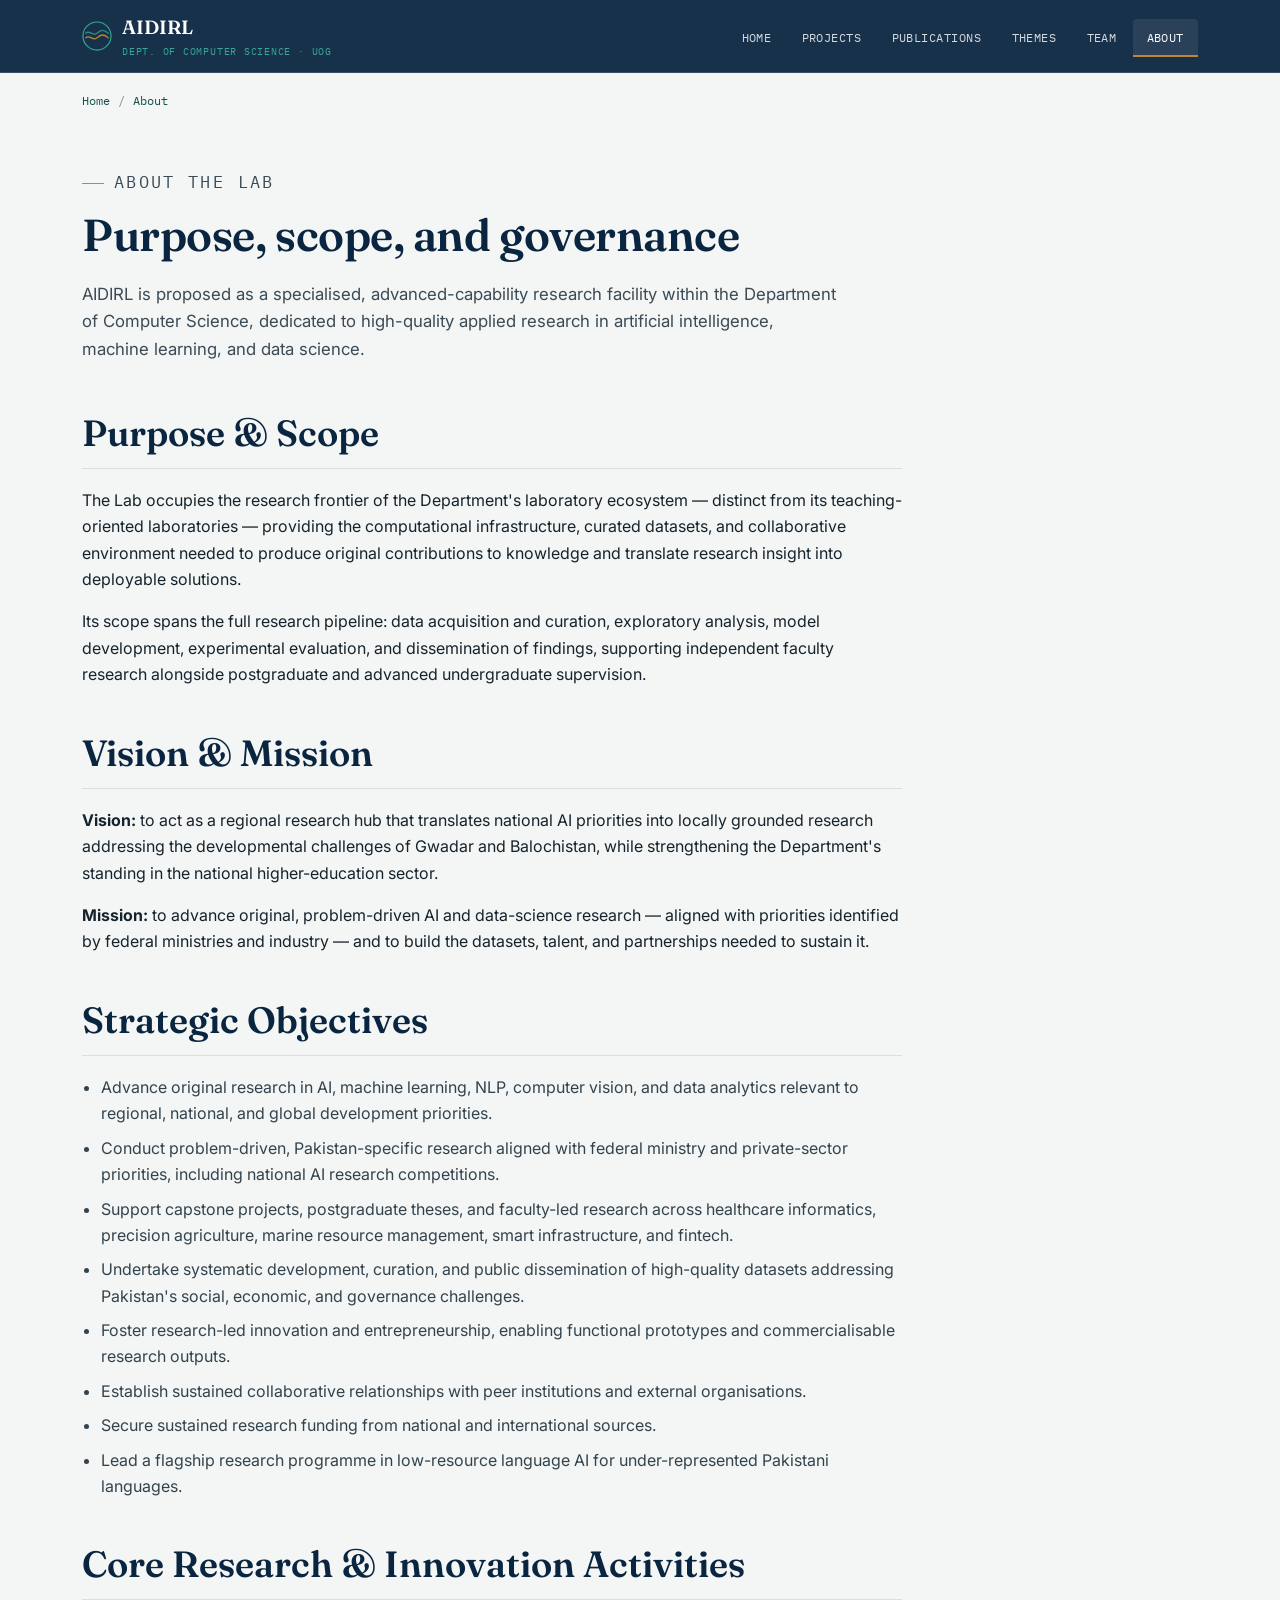
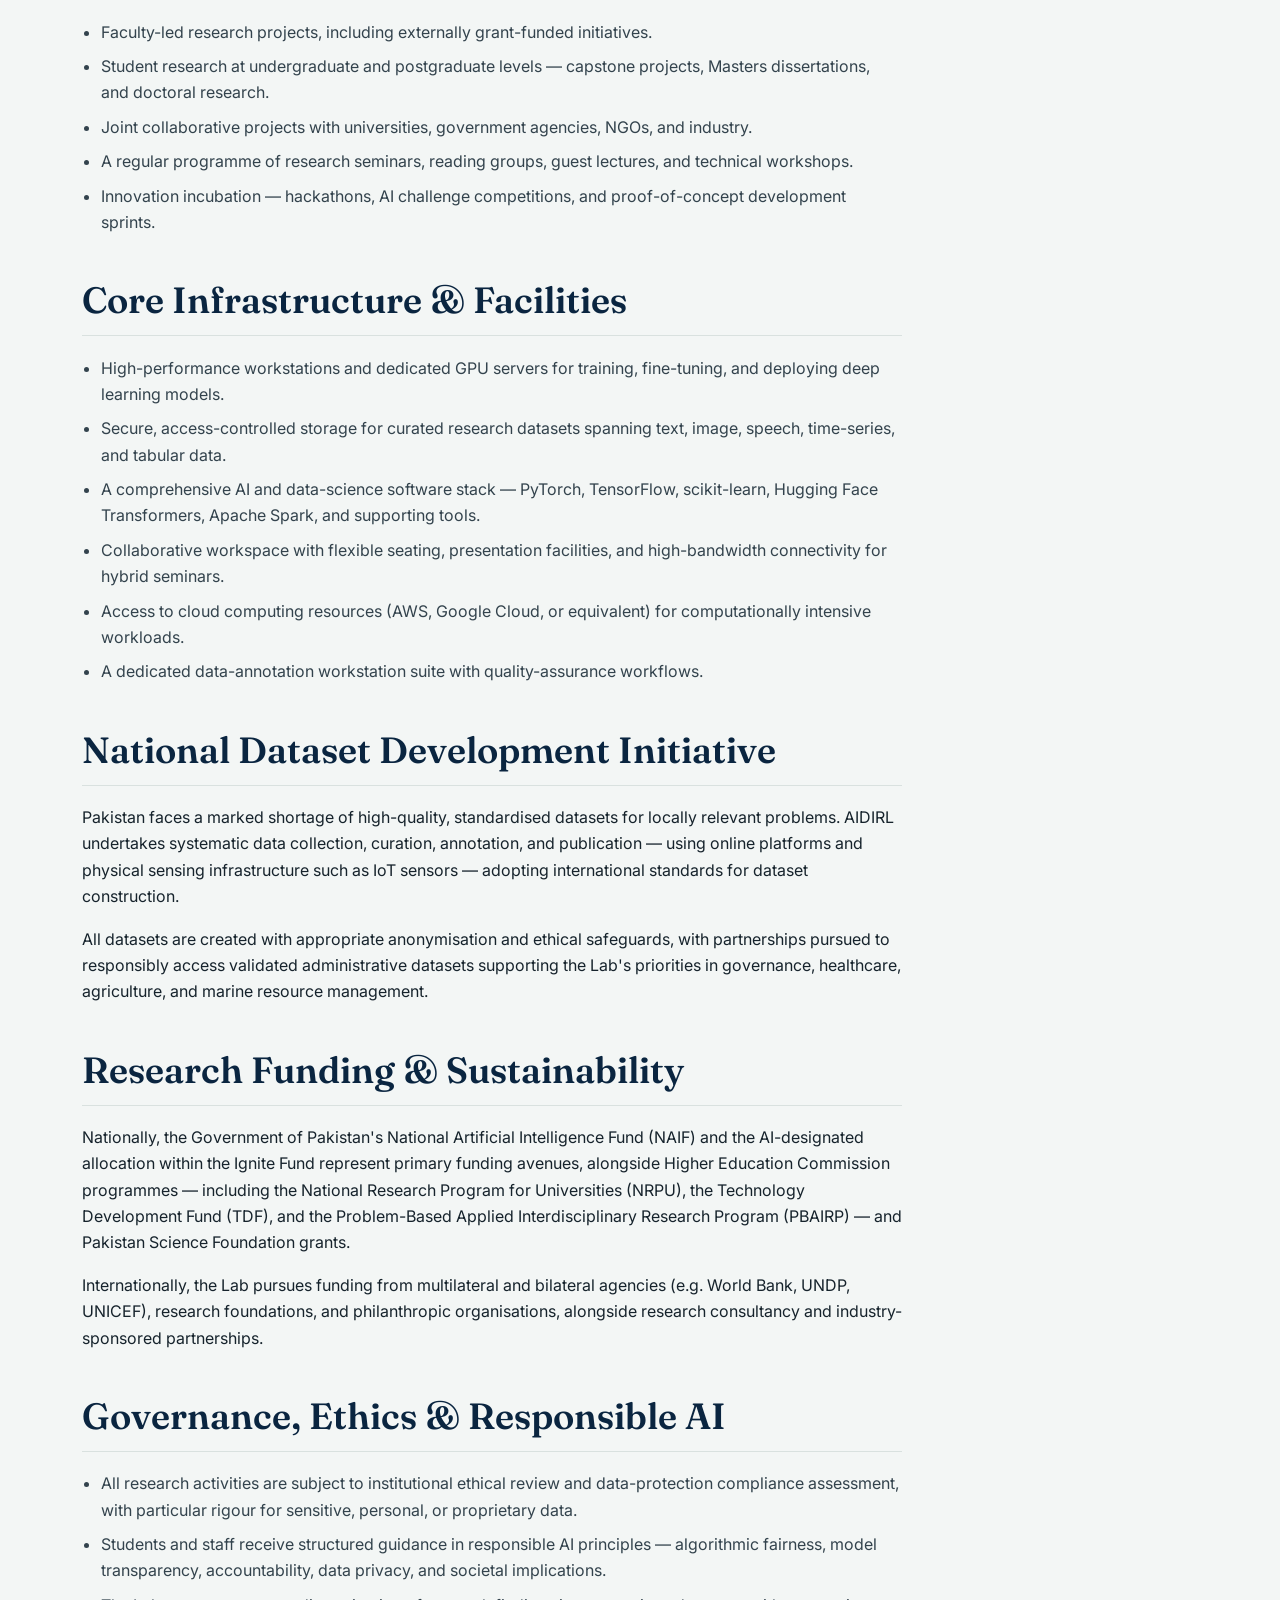
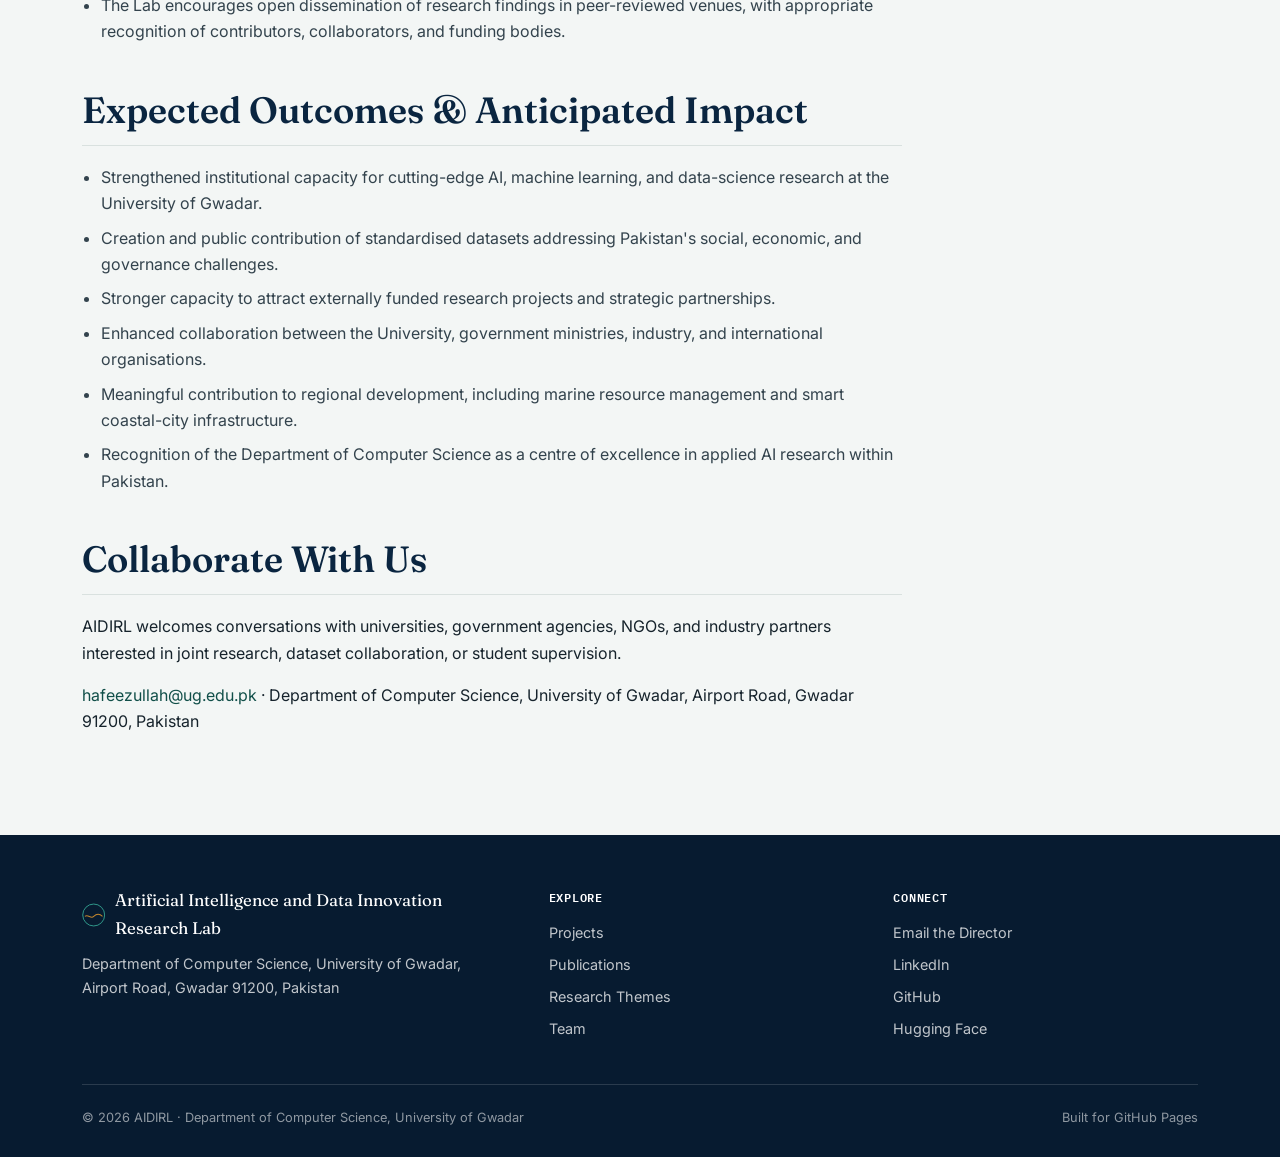
==== about.html @ 70c2a10c "Initial AIDIRL website: home, projects, publications, themes, team, about" ====
<!DOCTYPE html>
<html lang="en">
<head>
<meta charset="UTF-8">
<meta name="viewport" content="width=device-width, initial-scale=1.0">
<title>About — AIDIRL, University of Gwadar</title>
<meta name="description" content="AIDIRL's purpose, scope, strategic objectives, infrastructure, governance, and expected impact — the Artificial Intelligence and Data Innovation Research Lab, University of Gwadar.">
<link rel="icon" href="data:image/svg+xml,%3Csvg xmlns='http://www.w3.org/2000/svg' viewBox='0 0 32 32'%3E%3Ccircle cx='16' cy='16' r='15' fill='%230A2540'/%3E%3Cpath d='M4 19c4-4 8 4 12 0s8-4 12 0' stroke='%23C2872E' stroke-width='1.6' fill='none'/%3E%3Cpath d='M4 13c4-4 8 4 12 0s8-4 12 0' stroke='%2335A996' stroke-width='1.6' fill='none'/%3E%3C/svg%3E">
<link rel="preconnect" href="https://fonts.googleapis.com">
<link rel="preconnect" href="https://fonts.gstatic.com" crossorigin>
<link href="https://fonts.googleapis.com/css2?family=Fraunces:opsz,wght@9..144,500;9..144,600;9..144,700&family=Inter:wght@400;500;600&family=IBM+Plex+Mono:wght@400;500&display=swap" rel="stylesheet">
<link rel="stylesheet" href="css/style.css">
</head>
<body>

<header class="site-header">
  <div class="nav-wrap">
    <a class="brand" href="index.html">
      <svg class="mark" viewBox="0 0 32 32" fill="none" xmlns="http://www.w3.org/2000/svg" aria-hidden="true">
        <circle cx="16" cy="16" r="15" stroke="#35A996" stroke-width="1.2"/>
        <path d="M4 18c4-4 8 4 12 0s8-4 12 0" stroke="#C2872E" stroke-width="1.4" stroke-linecap="round" fill="none"/>
        <path d="M4 13c4-4 8 4 12 0s8-4 12 0" stroke="#35A996" stroke-width="1.4" stroke-linecap="round" fill="none" opacity="0.75"/>
      </svg>
      <span>AIDIRL<br><small>Dept. of Computer Science · UoG</small></span>
    </a>
    <button class="nav-toggle" aria-label="Toggle navigation" aria-expanded="false">
      <svg viewBox="0 0 24 24" fill="none" stroke="currentColor" stroke-width="2"><path d="M3 6h18M3 12h18M3 18h18"/></svg>
    </button>
    <ul class="nav-links">
      <li><a href="index.html">Home</a></li>
      <li><a href="projects.html">Projects</a></li>
      <li><a href="publications.html">Publications</a></li>
      <li><a href="themes.html">Themes</a></li>
      <li><a href="team.html">Team</a></li>
      <li><a href="about.html" aria-current="page">About</a></li>
    </ul>
  </div>
</header>

<div class="container">
  <p class="breadcrumbs"><a href="index.html">Home</a><span>/</span>About</p>
</div>

<section style="padding-top:24px;">
  <div class="container">
    <div class="section-head reveal">
      <p class="eyebrow">About the Lab</p>
      <h1 style="font-size:clamp(2rem,2.4vw + 1rem,2.8rem);">Purpose, scope, and governance</h1>
      <p>AIDIRL is proposed as a specialised, advanced-capability research facility within the Department of Computer Science, dedicated to high-quality applied research in artificial intelligence, machine learning, and data science.</p>
    </div>

    <div class="about-section reveal">
      <h2>Purpose &amp; Scope</h2>
      <p>The Lab occupies the research frontier of the Department's laboratory ecosystem — distinct from its teaching-oriented laboratories — providing the computational infrastructure, curated datasets, and collaborative environment needed to produce original contributions to knowledge and translate research insight into deployable solutions.</p>
      <p>Its scope spans the full research pipeline: data acquisition and curation, exploratory analysis, model development, experimental evaluation, and dissemination of findings, supporting independent faculty research alongside postgraduate and advanced undergraduate supervision.</p>
    </div>

    <div class="about-section reveal">
      <h2>Vision &amp; Mission</h2>
      <p><strong>Vision:</strong> to act as a regional research hub that translates national AI priorities into locally grounded research addressing the developmental challenges of Gwadar and Balochistan, while strengthening the Department's standing in the national higher-education sector.</p>
      <p><strong>Mission:</strong> to advance original, problem-driven AI and data-science research — aligned with priorities identified by federal ministries and industry — and to build the datasets, talent, and partnerships needed to sustain it.</p>
    </div>

    <div class="about-section reveal">
      <h2>Strategic Objectives</h2>
      <ul class="about-list">
        <li>Advance original research in AI, machine learning, NLP, computer vision, and data analytics relevant to regional, national, and global development priorities.</li>
        <li>Conduct problem-driven, Pakistan-specific research aligned with federal ministry and private-sector priorities, including national AI research competitions.</li>
        <li>Support capstone projects, postgraduate theses, and faculty-led research across healthcare informatics, precision agriculture, marine resource management, smart infrastructure, and fintech.</li>
        <li>Undertake systematic development, curation, and public dissemination of high-quality datasets addressing Pakistan's social, economic, and governance challenges.</li>
        <li>Foster research-led innovation and entrepreneurship, enabling functional prototypes and commercialisable research outputs.</li>
        <li>Establish sustained collaborative relationships with peer institutions and external organisations.</li>
        <li>Secure sustained research funding from national and international sources.</li>
        <li>Lead a flagship research programme in low-resource language AI for under-represented Pakistani languages.</li>
      </ul>
    </div>

    <div class="about-section reveal">
      <h2>Core Research &amp; Innovation Activities</h2>
      <ul class="about-list">
        <li>Faculty-led research projects, including externally grant-funded initiatives.</li>
        <li>Student research at undergraduate and postgraduate levels — capstone projects, Masters dissertations, and doctoral research.</li>
        <li>Joint collaborative projects with universities, government agencies, NGOs, and industry.</li>
        <li>A regular programme of research seminars, reading groups, guest lectures, and technical workshops.</li>
        <li>Innovation incubation — hackathons, AI challenge competitions, and proof-of-concept development sprints.</li>
      </ul>
    </div>

    <div class="about-section reveal">
      <h2>Core Infrastructure &amp; Facilities</h2>
      <ul class="about-list">
        <li>High-performance workstations and dedicated GPU servers for training, fine-tuning, and deploying deep learning models.</li>
        <li>Secure, access-controlled storage for curated research datasets spanning text, image, speech, time-series, and tabular data.</li>
        <li>A comprehensive AI and data-science software stack — PyTorch, TensorFlow, scikit-learn, Hugging Face Transformers, Apache Spark, and supporting tools.</li>
        <li>Collaborative workspace with flexible seating, presentation facilities, and high-bandwidth connectivity for hybrid seminars.</li>
        <li>Access to cloud computing resources (AWS, Google Cloud, or equivalent) for computationally intensive workloads.</li>
        <li>A dedicated data-annotation workstation suite with quality-assurance workflows.</li>
      </ul>
    </div>

    <div class="about-section reveal">
      <h2>National Dataset Development Initiative</h2>
      <p>Pakistan faces a marked shortage of high-quality, standardised datasets for locally relevant problems. AIDIRL undertakes systematic data collection, curation, annotation, and publication — using online platforms and physical sensing infrastructure such as IoT sensors — adopting international standards for dataset construction.</p>
      <p>All datasets are created with appropriate anonymisation and ethical safeguards, with partnerships pursued to responsibly access validated administrative datasets supporting the Lab's priorities in governance, healthcare, agriculture, and marine resource management.</p>
    </div>

    <div class="about-section reveal">
      <h2>Research Funding &amp; Sustainability</h2>
      <p>Nationally, the Government of Pakistan's National Artificial Intelligence Fund (NAIF) and the AI-designated allocation within the Ignite Fund represent primary funding avenues, alongside Higher Education Commission programmes — including the National Research Program for Universities (NRPU), the Technology Development Fund (TDF), and the Problem-Based Applied Interdisciplinary Research Program (PBAIRP) — and Pakistan Science Foundation grants.</p>
      <p>Internationally, the Lab pursues funding from multilateral and bilateral agencies (e.g. World Bank, UNDP, UNICEF), research foundations, and philanthropic organisations, alongside research consultancy and industry-sponsored partnerships.</p>
    </div>

    <div class="about-section reveal">
      <h2>Governance, Ethics &amp; Responsible AI</h2>
      <ul class="about-list">
        <li>All research activities are subject to institutional ethical review and data-protection compliance assessment, with particular rigour for sensitive, personal, or proprietary data.</li>
        <li>Students and staff receive structured guidance in responsible AI principles — algorithmic fairness, model transparency, accountability, data privacy, and societal implications.</li>
        <li>The Lab encourages open dissemination of research findings in peer-reviewed venues, with appropriate recognition of contributors, collaborators, and funding bodies.</li>
      </ul>
    </div>

    <div class="about-section reveal">
      <h2>Expected Outcomes &amp; Anticipated Impact</h2>
      <ul class="about-list">
        <li>Strengthened institutional capacity for cutting-edge AI, machine learning, and data-science research at the University of Gwadar.</li>
        <li>Creation and public contribution of standardised datasets addressing Pakistan's social, economic, and governance challenges.</li>
        <li>Stronger capacity to attract externally funded research projects and strategic partnerships.</li>
        <li>Enhanced collaboration between the University, government ministries, industry, and international organisations.</li>
        <li>Meaningful contribution to regional development, including marine resource management and smart coastal-city infrastructure.</li>
        <li>Recognition of the Department of Computer Science as a centre of excellence in applied AI research within Pakistan.</li>
      </ul>
    </div>

    <div class="about-section reveal" id="collaborate">
      <h2>Collaborate With Us</h2>
      <p>AIDIRL welcomes conversations with universities, government agencies, NGOs, and industry partners interested in joint research, dataset collaboration, or student supervision.</p>
      <p><a href="mailto:hafeezullah@ug.edu.pk">hafeezullah@ug.edu.pk</a> · Department of Computer Science, University of Gwadar, Airport Road, Gwadar 91200, Pakistan</p>
    </div>

  </div>
</section>

<footer class="site-footer">
  <div class="container">
    <div class="footer-grid">
      <div class="footer-brand">
        <div class="footer-brand-row">
          <svg class="mark" viewBox="0 0 32 32" fill="none" xmlns="http://www.w3.org/2000/svg" aria-hidden="true">
            <circle cx="16" cy="16" r="15" stroke="#35A996" stroke-width="1.2"/>
            <path d="M4 18c4-4 8 4 12 0s8-4 12 0" stroke="#C2872E" stroke-width="1.4" fill="none"/>
          </svg>
          Artificial Intelligence and Data Innovation Research Lab
        </div>
        <p>Department of Computer Science, University of Gwadar, Airport Road, Gwadar 91200, Pakistan</p>
      </div>
      <div>
        <h4>Explore</h4>
        <ul>
          <li><a href="projects.html">Projects</a></li>
          <li><a href="publications.html">Publications</a></li>
          <li><a href="themes.html">Research Themes</a></li>
          <li><a href="team.html">Team</a></li>
        </ul>
      </div>
      <div>
        <h4>Connect</h4>
        <ul>
          <li><a href="mailto:hafeezullah@ug.edu.pk">Email the Director</a></li>
          <li><a href="https://www.linkedin.com/in/hafeez-ullah-7a5328353/">LinkedIn</a></li>
          <li><a href="https://github.com/hafeezug">GitHub</a></li>
          <li><a href="https://huggingface.co/hafeez007">Hugging Face</a></li>
        </ul>
      </div>
    </div>
    <div class="footer-bottom">
      <span>© 2026 AIDIRL · Department of Computer Science, University of Gwadar</span>
      <span>Built for GitHub Pages</span>
    </div>
  </div>
</footer>

<button class="back-to-top" aria-label="Back to top">
  <svg viewBox="0 0 24 24" fill="none" stroke="currentColor" stroke-width="2"><path d="M12 19V5M5 12l7-7 7 7"/></svg>
</button>

<script src="js/main.js"></script>
</body>
</html>
---- css/style.css ----
/* =========================================================================
   AIDIRL — Artificial Intelligence and Data Innovation Research Lab
   Department of Computer Science, University of Gwadar
   Stylesheet
   ========================================================================= */

:root {
  /* Color tokens — a coastal-research palette: deep sea-navy, marine teal,
     and a brass/ochre accent nodding to Balochistan's coast and desert. */
  --navy:        #0A2540;
  --navy-deep:   #071B30;
  --ink:         #16232C;
  --teal:        #1E7A6E;
  --teal-deep:   #114F49;
  --teal-bright: #35A996;
  --ochre:       #C2872E;
  --ochre-dark:  #9C6B21;
  --paper:       #F3F6F5;
  --paper-dim:   #EAF0EE;
  --sand:        #EAE3D2;
  --line:        #D9E1DF;
  --line-dark:   rgba(255,255,255,0.14);
  --white:       #FFFFFF;

  --font-display: "Fraunces", "Iowan Old Style", Georgia, serif;
  --font-body:    "Inter", -apple-system, BlinkMacSystemFont, "Segoe UI", sans-serif;
  --font-mono:    "IBM Plex Mono", "SFMono-Regular", Menlo, monospace;

  --container: 1180px;
  --radius: 4px;
  --shadow-soft: 0 12px 32px -18px rgba(10, 37, 64, 0.35);
}

@media (prefers-reduced-motion: no-preference) {
  :root { --motion-ok: 1; }
}

/* ---------- Reset & base ---------- */
*, *::before, *::after { box-sizing: border-box; }
html { scroll-behavior: smooth; }
@media (prefers-reduced-motion: reduce) {
  html { scroll-behavior: auto; }
  * { animation-duration: 0.001ms !important; animation-iteration-count: 1 !important; transition-duration: 0.001ms !important; }
}

body {
  margin: 0;
  background: var(--paper);
  color: var(--ink);
  font-family: var(--font-body);
  font-size: 16px;
  line-height: 1.65;
  -webkit-font-smoothing: antialiased;
}

h1, h2, h3, h4 { font-family: var(--font-display); color: var(--navy); margin: 0 0 0.5em; font-weight: 600; }
h1 { font-size: clamp(2.4rem, 3.4vw + 1rem, 4rem); line-height: 1.05; letter-spacing: -0.01em; }
h2 { font-size: clamp(1.7rem, 1.6vw + 1rem, 2.4rem); line-height: 1.15; }
h3 { font-size: 1.3rem; line-height: 1.3; }
h4 { font-size: 1.05rem; }
p { margin: 0 0 1em; }
a { color: var(--teal-deep); text-decoration: none; }
a:hover { text-decoration: underline; }
img { max-width: 100%; display: block; }
ul { padding-left: 1.2em; }

.container { max-width: var(--container); margin: 0 auto; padding: 0 32px; }
@media (max-width: 640px) { .container { padding: 0 20px; } }

.eyebrow {
  font-family: var(--font-mono);
  font-size: 0.72rem;
  letter-spacing: 0.14em;
  text-transform: uppercase;
  color: var(--teal-deep);
  display: inline-flex;
  align-items: center;
  gap: 10px;
  margin-bottom: 14px;
}
.eyebrow::before {
  content: "";
  width: 22px; height: 1px;
  background: var(--ochre);
  display: inline-block;
}
.eyebrow.on-dark { color: var(--teal-bright); }

:focus-visible {
  outline: 2px solid var(--ochre);
  outline-offset: 3px;
}

/* ---------- Buttons ---------- */
.btn {
  display: inline-flex;
  align-items: center;
  gap: 8px;
  font-family: var(--font-mono);
  font-size: 0.82rem;
  letter-spacing: 0.03em;
  text-transform: uppercase;
  padding: 13px 22px;
  border-radius: var(--radius);
  border: 1px solid transparent;
  cursor: pointer;
  transition: transform 0.18s ease, background 0.18s ease, color 0.18s ease, border-color 0.18s ease;
  text-decoration: none;
}
.btn:hover { transform: translateY(-2px); text-decoration: none; }
.btn-primary { background: var(--ochre); color: var(--navy-deep); }
.btn-primary:hover { background: #D3963C; }
.btn-outline { background: transparent; color: var(--white); border-color: var(--line-dark); }
.btn-outline:hover { border-color: var(--teal-bright); color: var(--teal-bright); }
.btn-solid-teal { background: var(--teal); color: var(--white); }
.btn-solid-teal:hover { background: var(--teal-bright); }
.btn-row { display: flex; flex-wrap: wrap; gap: 14px; margin-top: 34px; }

/* ---------- Header / Nav ---------- */
.site-header {
  position: sticky;
  top: 0;
  z-index: 100;
  background: rgba(10, 37, 64, 0.94);
  backdrop-filter: blur(6px);
  border-bottom: 1px solid var(--line-dark);
}
.nav-wrap {
  max-width: var(--container);
  margin: 0 auto;
  padding: 0 32px;
  display: flex;
  align-items: center;
  justify-content: space-between;
  height: 72px;
}
.brand {
  display: flex;
  align-items: center;
  gap: 10px;
  color: var(--white);
  font-family: var(--font-display);
  font-size: 1.2rem;
  font-weight: 600;
}
.brand:hover { text-decoration: none; }
.brand .mark { width: 30px; height: 30px; flex: none; }
.brand small {
  display: block;
  font-family: var(--font-mono);
  font-size: 0.6rem;
  letter-spacing: 0.08em;
  color: var(--teal-bright);
  font-weight: 400;
  text-transform: uppercase;
}
.nav-links { display: flex; align-items: center; gap: 2px; list-style: none; margin: 0; padding: 0; }
.nav-links a {
  color: rgba(255,255,255,0.82);
  font-family: var(--font-mono);
  font-size: 0.78rem;
  letter-spacing: 0.04em;
  text-transform: uppercase;
  padding: 10px 14px;
  border-radius: var(--radius);
  transition: background 0.15s ease, color 0.15s ease;
}
.nav-links a:hover, .nav-links a[aria-current="page"] {
  color: var(--white);
  background: rgba(255,255,255,0.08);
  text-decoration: none;
}
.nav-links a[aria-current="page"] { border-bottom: 2px solid var(--ochre); border-radius: 4px 4px 0 0; }
.nav-toggle {
  display: none;
  background: none; border: none; color: var(--white);
  width: 40px; height: 40px; cursor: pointer;
}
.nav-toggle svg { width: 22px; height: 22px; }

@media (max-width: 860px) {
  .nav-toggle { display: block; }
  .nav-links {
    position: absolute;
    top: 72px; left: 0; right: 0;
    background: var(--navy-deep);
    flex-direction: column;
    align-items: stretch;
    gap: 0;
    padding: 8px 20px 20px;
    display: none;
    border-bottom: 1px solid var(--line-dark);
  }
  .nav-links.open { display: flex; }
  .nav-links a { padding: 14px 8px; }
}

/* ---------- Breadcrumbs ---------- */
.breadcrumbs {
  font-family: var(--font-mono);
  font-size: 0.75rem;
  color: var(--teal-deep);
  padding: 18px 0;
}
.breadcrumbs a { color: var(--teal-deep); }
.breadcrumbs span { color: #7C8A94; margin: 0 8px; }

/* ---------- Hero ---------- */
.hero {
  position: relative;
  background: linear-gradient(180deg, var(--navy) 0%, var(--navy-deep) 100%);
  color: var(--white);
  overflow: hidden;
  padding: 88px 0 96px;
}
.hero-contours {
  position: absolute;
  inset: 0;
  opacity: 0.55;
  pointer-events: none;
}
.hero-grid {
  position: relative;
  display: grid;
  grid-template-columns: 1.15fr 0.85fr;
  gap: 40px;
  align-items: center;
}
@media (max-width: 900px) { .hero-grid { grid-template-columns: 1fr; } }
.hero h1 { color: var(--white); }
.hero .lede { font-size: 1.15rem; color: rgba(255,255,255,0.82); max-width: 46ch; }
.hero-figure { position: relative; z-index: 1; }

.section-divider {
  display: block;
  width: 100%;
  height: 46px;
  margin: 0;
}

/* ---------- Sections ---------- */
section { padding: 84px 0; }
section.alt { background: var(--paper-dim); }
.section-head { max-width: 760px; margin-bottom: 48px; }
.section-head p { color: #3B4A54; font-size: 1.05rem; }

/* ---------- Intro grid (home) ---------- */
.intro-grid {
  display: grid;
  grid-template-columns: repeat(4, 1fr);
  gap: 28px;
}
@media (max-width: 900px) { .intro-grid { grid-template-columns: repeat(2, 1fr); } }
@media (max-width: 560px) { .intro-grid { grid-template-columns: 1fr; } }
.intro-card {
  background: var(--white);
  border: 1px solid var(--line);
  border-radius: var(--radius);
  padding: 26px 24px;
}
.intro-card .num { font-family: var(--font-mono); color: var(--ochre-dark); font-size: 0.75rem; letter-spacing: 0.08em; }
.intro-card h3 { margin-top: 10px; margin-bottom: 8px; }
.intro-card p { color: #445561; font-size: 0.95rem; margin: 0; }

/* ---------- Timeline (News) ---------- */
.timeline { position: relative; max-width: 820px; }
.timeline::before {
  content: "";
  position: absolute;
  left: 9px; top: 6px; bottom: 6px;
  width: 1px;
  background: var(--line);
}
.timeline-item { position: relative; padding: 0 0 36px 42px; }
.timeline-item:last-child { padding-bottom: 0; }
.timeline-item::before {
  content: "";
  position: absolute;
  left: 3px; top: 6px;
  width: 14px; height: 14px;
  border-radius: 50%;
  background: var(--paper);
  border: 2px solid var(--teal);
}
.timeline-item .date {
  font-family: var(--font-mono);
  font-size: 0.75rem;
  letter-spacing: 0.06em;
  text-transform: uppercase;
  color: var(--teal-deep);
  display: block;
  margin-bottom: 6px;
}
.timeline-item h3 { margin-bottom: 6px; font-size: 1.15rem; }
.timeline-item p { color: #445561; margin: 0; }

/* ---------- Cards (generic) ---------- */
.card-grid { display: grid; grid-template-columns: repeat(3, 1fr); gap: 28px; }
@media (max-width: 900px) { .card-grid { grid-template-columns: repeat(2, 1fr); } }
@media (max-width: 620px) { .card-grid { grid-template-columns: 1fr; } }

.card {
  background: var(--white);
  border: 1px solid var(--line);
  border-radius: var(--radius);
  padding: 28px;
  display: flex;
  flex-direction: column;
  gap: 12px;
  transition: box-shadow 0.2s ease, border-color 0.2s ease, transform 0.2s ease;
}
.card:hover { box-shadow: var(--shadow-soft); border-color: var(--teal); transform: translateY(-3px); }
.card .tag {
  font-family: var(--font-mono);
  font-size: 0.68rem;
  letter-spacing: 0.08em;
  text-transform: uppercase;
  color: var(--teal-deep);
  background: var(--paper-dim);
  border: 1px solid var(--line);
  padding: 4px 9px;
  border-radius: 20px;
  align-self: flex-start;
}
.card h3 { margin-bottom: 2px; }
.card p { color: #445561; font-size: 0.95rem; margin: 0; }

/* ---------- Projects page ---------- */
.project-card { position: relative; }
.project-status { font-family: var(--font-mono); font-size: 0.68rem; text-transform: uppercase; letter-spacing: 0.06em; color: var(--ochre-dark); }

/* ---------- Themes page ---------- */
.theme-card { cursor: pointer; }
.theme-icon {
  width: 42px; height: 42px;
  color: var(--teal);
}
.theme-more {
  display: none;
  font-size: 0.9rem;
  color: #445561;
  border-top: 1px dashed var(--line);
  padding-top: 12px;
  margin-top: 4px;
}
.theme-card.expanded .theme-more { display: block; }
.theme-toggle {
  font-family: var(--font-mono);
  font-size: 0.72rem;
  text-transform: uppercase;
  letter-spacing: 0.05em;
  color: var(--teal-deep);
  background: none;
  border: none;
  padding: 0;
  cursor: pointer;
  text-align: left;
  margin-top: 4px;
}
.theme-toggle:hover { text-decoration: underline; }

/* ---------- Publications page ---------- */
.pub-list { display: flex; flex-direction: column; gap: 22px; max-width: 880px; }
.pub-item {
  background: var(--white);
  border: 1px solid var(--line);
  border-radius: var(--radius);
  padding: 24px 26px;
}
.pub-year {
  font-family: var(--font-mono);
  font-size: 0.72rem;
  color: var(--ochre-dark);
  letter-spacing: 0.05em;
}
.pub-item h3 { font-size: 1.1rem; margin: 6px 0 4px; }
.pub-authors { font-size: 0.92rem; color: var(--teal-deep); margin-bottom: 4px; }
.pub-venue { font-family: var(--font-mono); font-size: 0.78rem; color: #5A6C77; margin-bottom: 10px; }
.pub-item p.desc { color: #445561; font-size: 0.94rem; margin: 0 0 10px; }
.pub-links a { font-family: var(--font-mono); font-size: 0.75rem; margin-right: 16px; }
.pub-filters { display: flex; gap: 10px; flex-wrap: wrap; margin-bottom: 32px; }
.pub-filter-btn {
  font-family: var(--font-mono);
  font-size: 0.75rem;
  text-transform: uppercase;
  letter-spacing: 0.04em;
  padding: 8px 14px;
  border-radius: 20px;
  border: 1px solid var(--line);
  background: var(--white);
  cursor: pointer;
  color: var(--ink);
}
.pub-filter-btn.active, .pub-filter-btn:hover { background: var(--navy); color: var(--white); border-color: var(--navy); }
.pub-group-label { font-family: var(--font-mono); font-size: 0.8rem; letter-spacing: 0.06em; color: var(--teal-deep); text-transform: uppercase; margin: 34px 0 14px; }
.pub-group-label:first-child { margin-top: 0; }

/* ---------- Team page ---------- */
.team-lead { display: flex; gap: 28px; align-items: center; background: var(--white); border: 1px solid var(--line); border-radius: var(--radius); padding: 30px; margin-bottom: 20px; }
@media (max-width: 620px) { .team-lead { flex-direction: column; text-align: center; } }
.avatar-photo { width: 128px; height: 128px; border-radius: 50%; object-fit: cover; border: 3px solid var(--paper-dim); flex: none; }
.team-lead h3 { margin-bottom: 4px; }
.team-role { font-family: var(--font-mono); font-size: 0.78rem; color: var(--teal-deep); text-transform: uppercase; letter-spacing: 0.04em; margin-bottom: 8px; }
.team-lead p.bio { color: #445561; margin: 0; max-width: 60ch; }

.student-grid { display: grid; grid-template-columns: repeat(4, 1fr); gap: 22px; }
@media (max-width: 900px) { .student-grid { grid-template-columns: repeat(3, 1fr); } }
@media (max-width: 640px) { .student-grid { grid-template-columns: repeat(2, 1fr); } }
.student-card {
  background: var(--white);
  border: 1px solid var(--line);
  border-radius: var(--radius);
  padding: 20px 16px;
  text-align: center;
}
.avatar-generic {
  width: 64px; height: 64px;
  margin: 0 auto 12px;
  border-radius: 50%;
  background: var(--paper-dim);
  display: flex; align-items: center; justify-content: center;
  color: var(--teal-deep);
}
.avatar-generic svg { width: 32px; height: 32px; }
.student-card h4 { margin-bottom: 4px; font-size: 0.98rem; }
.student-card .role { font-family: var(--font-mono); font-size: 0.68rem; text-transform: uppercase; color: #5A6C77; letter-spacing: 0.04em; }

/* ---------- About page ---------- */
.about-section { max-width: 820px; }
.about-section + .about-section { margin-top: 44px; }
.about-section h2 { border-bottom: 1px solid var(--line); padding-bottom: 14px; }
.about-list li { margin-bottom: 8px; color: #33434D; }
.table-wrap { overflow-x: auto; margin: 20px 0; }
table.theme-table { width: 100%; border-collapse: collapse; font-size: 0.92rem; }
table.theme-table th, table.theme-table td { text-align: left; padding: 12px 14px; border-bottom: 1px solid var(--line); vertical-align: top; }
table.theme-table th { font-family: var(--font-mono); font-size: 0.72rem; text-transform: uppercase; letter-spacing: 0.05em; color: var(--teal-deep); }

/* ---------- Contact / CTA band ---------- */
.cta-band {
  background: var(--teal-deep);
  color: var(--white);
  padding: 64px 0;
  text-align: center;
}
.cta-band h2 { color: var(--white); }
.cta-band p { color: rgba(255,255,255,0.85); max-width: 60ch; margin: 0 auto 8px; }
.cta-band .btn-row { justify-content: center; }

/* ---------- Footer ---------- */
.site-footer {
  background: var(--navy-deep);
  color: rgba(255,255,255,0.75);
  padding: 52px 0 28px;
  font-size: 0.9rem;
}
.footer-grid { display: grid; grid-template-columns: 1.4fr 1fr 1fr; gap: 40px; margin-bottom: 36px; }
@media (max-width: 720px) { .footer-grid { grid-template-columns: 1fr; gap: 28px; } }
.footer-grid h4 { color: var(--white); font-family: var(--font-mono); font-size: 0.78rem; text-transform: uppercase; letter-spacing: 0.06em; margin-bottom: 14px; }
.footer-grid ul { list-style: none; padding: 0; margin: 0; }
.footer-grid li { margin-bottom: 8px; }
.footer-grid a { color: rgba(255,255,255,0.75); }
.footer-grid a:hover { color: var(--teal-bright); }
.footer-brand .mark { width: 26px; height: 26px; }
.footer-brand-row { display: flex; align-items: center; gap: 10px; color: var(--white); font-family: var(--font-display); font-size: 1.05rem; margin-bottom: 10px; }
.footer-bottom { border-top: 1px solid var(--line-dark); padding-top: 22px; display: flex; justify-content: space-between; flex-wrap: wrap; gap: 10px; font-size: 0.8rem; color: rgba(255,255,255,0.55); }

.back-to-top {
  position: fixed;
  right: 22px; bottom: 22px;
  width: 44px; height: 44px;
  border-radius: 50%;
  background: var(--ochre);
  color: var(--navy-deep);
  border: none;
  display: flex; align-items: center; justify-content: center;
  cursor: pointer;
  opacity: 0; visibility: hidden;
  transform: translateY(8px);
  transition: opacity 0.2s ease, transform 0.2s ease, visibility 0.2s;
  z-index: 90;
  box-shadow: var(--shadow-soft);
}
.back-to-top.visible { opacity: 1; visibility: visible; transform: translateY(0); }
.back-to-top svg { width: 20px; height: 20px; }

/* ---------- Reveal on scroll ---------- */
.reveal { opacity: 0; transform: translateY(14px); transition: opacity 0.6s ease, transform 0.6s ease; }
.reveal.in { opacity: 1; transform: translateY(0); }

/* ---------- Utility ---------- */
.mt-0 { margin-top: 0; }
.text-center { text-align: center; }
.tag-row { display: flex; gap: 8px; flex-wrap: wrap; margin-bottom: 8px; }
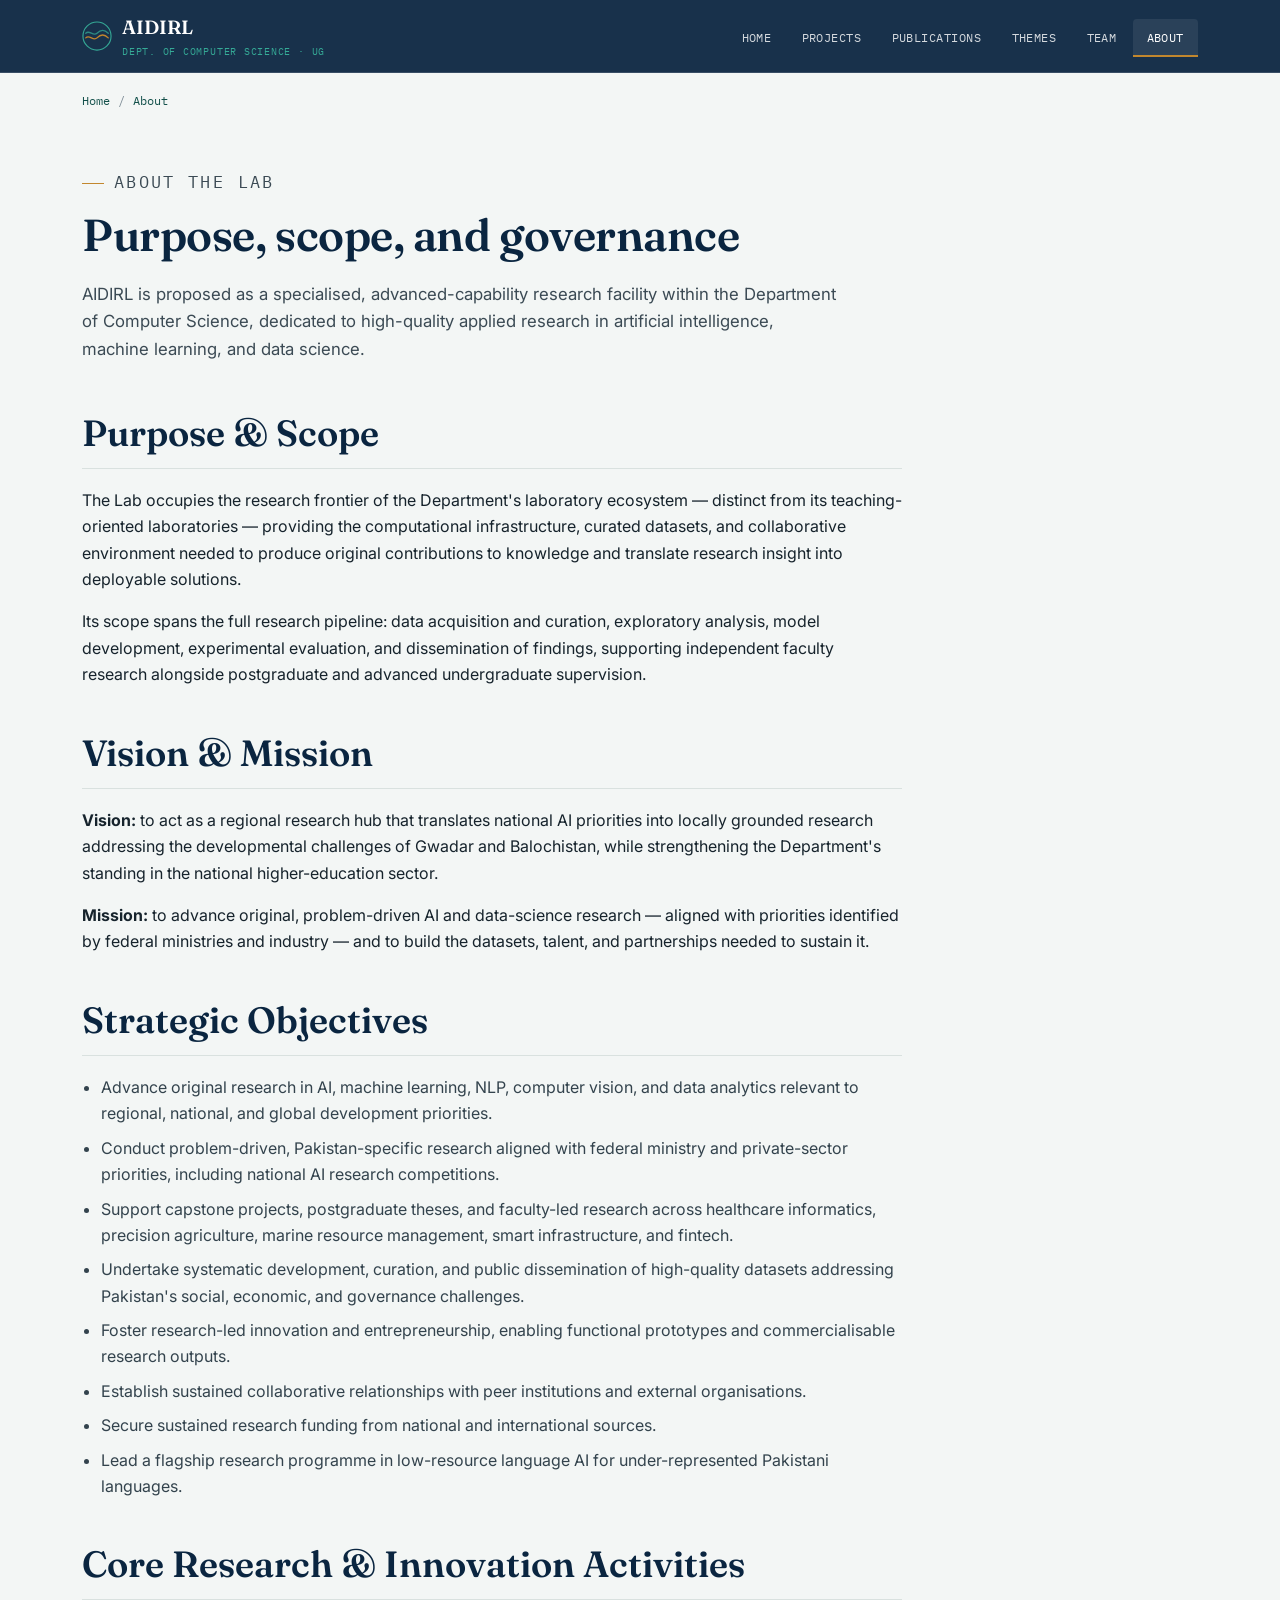
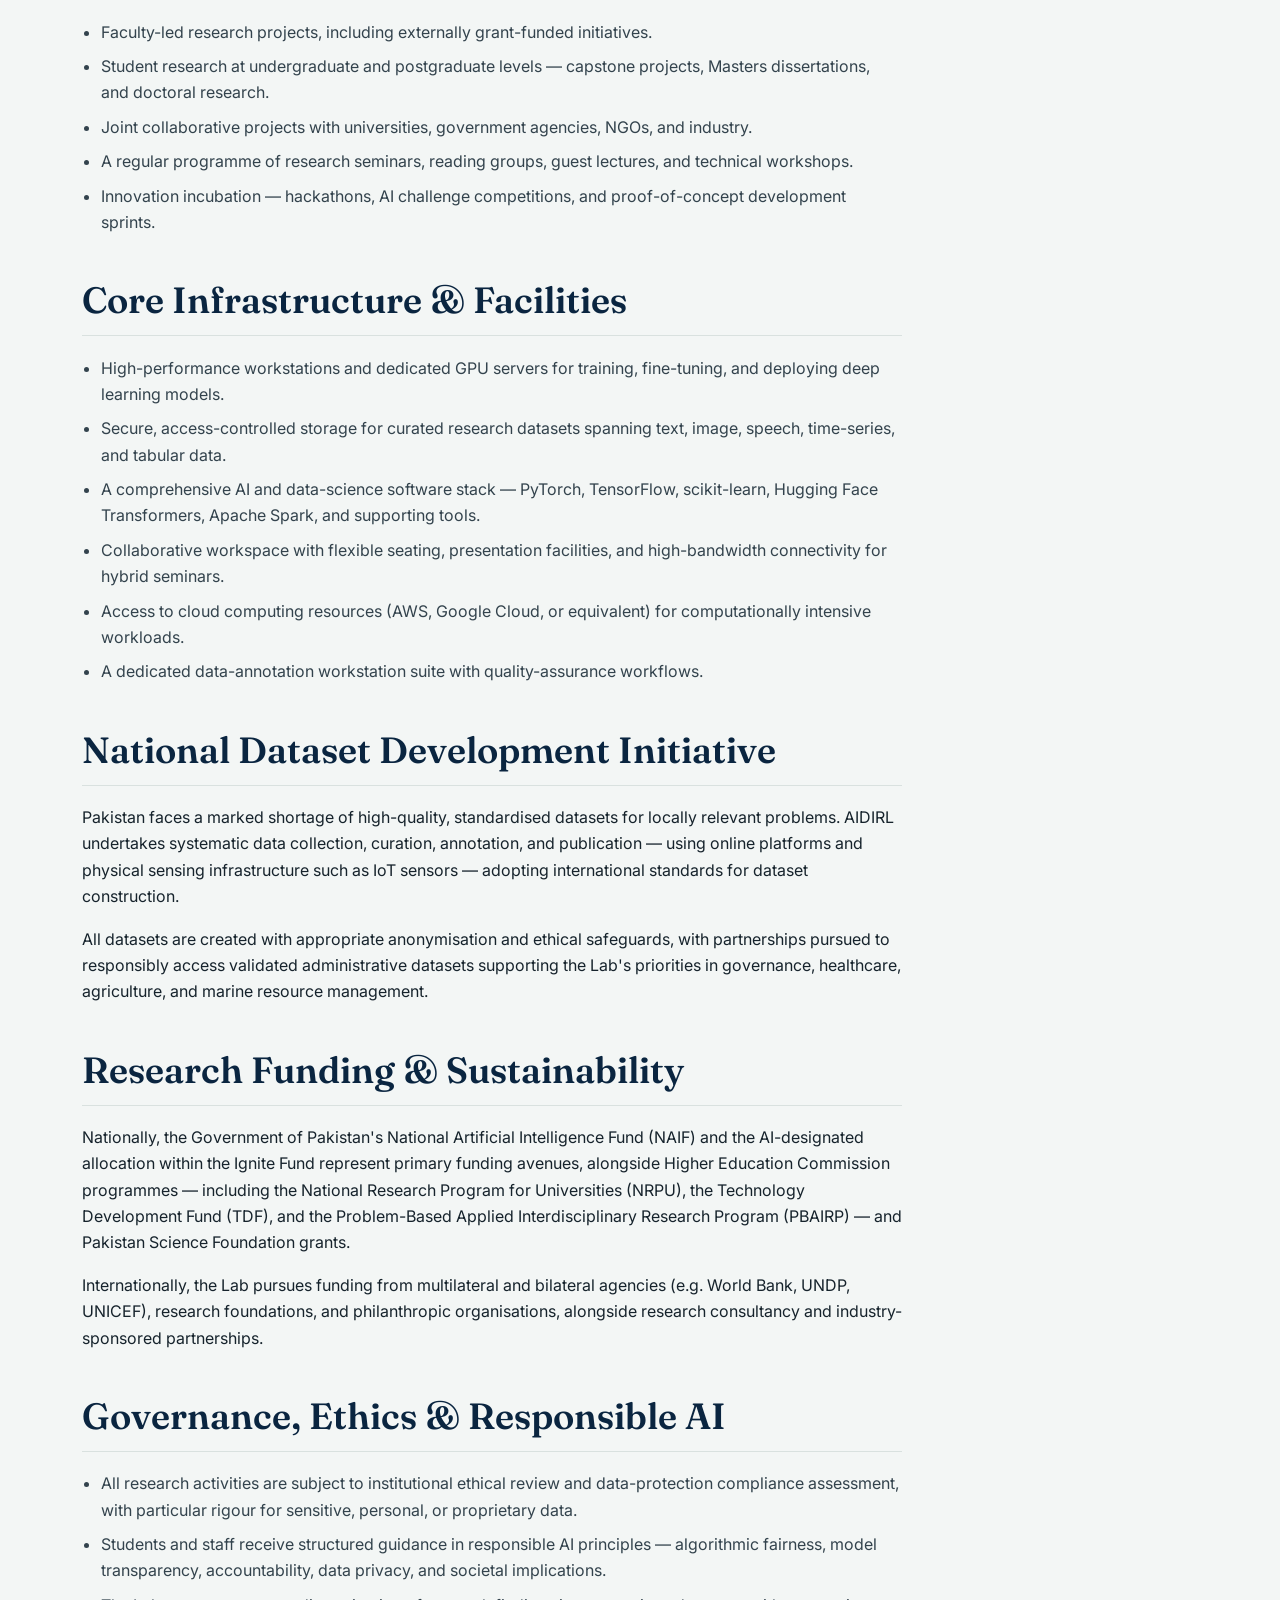
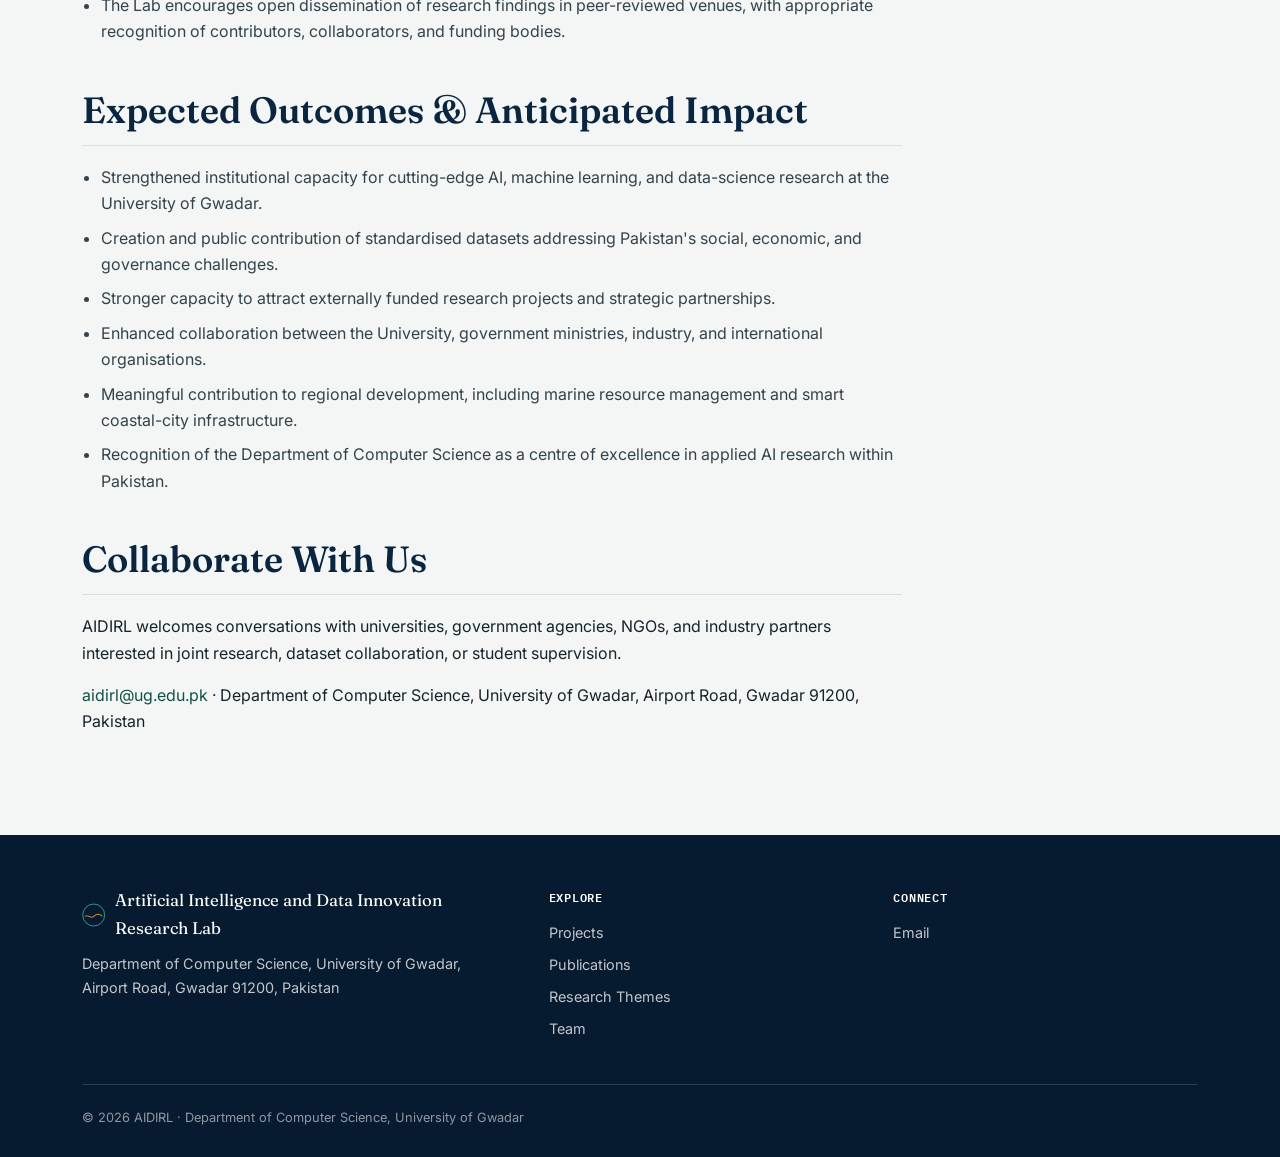
==== commit 29f2586a: "Update site: UoG to UG, team page students, footer cleanup, theme reorder, about email, README for v" ====
--- a/about.html
+++ b/about.html
@@ -21,7 +21,7 @@
         <path d="M4 18c4-4 8 4 12 0s8-4 12 0" stroke="#C2872E" stroke-width="1.4" stroke-linecap="round" fill="none"/>
         <path d="M4 13c4-4 8 4 12 0s8-4 12 0" stroke="#35A996" stroke-width="1.4" stroke-linecap="round" fill="none" opacity="0.75"/>
       </svg>
-      <span>AIDIRL<br><small>Dept. of Computer Science · UoG</small></span>
+      <span>AIDIRL<br><small>Dept. of Computer Science · UG</small></span>
     </a>
     <button class="nav-toggle" aria-label="Toggle navigation" aria-expanded="false">
       <svg viewBox="0 0 24 24" fill="none" stroke="currentColor" stroke-width="2"><path d="M3 6h18M3 12h18M3 18h18"/></svg>
@@ -134,7 +134,7 @@
     <div class="about-section reveal" id="collaborate">
       <h2>Collaborate With Us</h2>
       <p>AIDIRL welcomes conversations with universities, government agencies, NGOs, and industry partners interested in joint research, dataset collaboration, or student supervision.</p>
-      <p><a href="mailto:hafeezullah@ug.edu.pk">hafeezullah@ug.edu.pk</a> · Department of Computer Science, University of Gwadar, Airport Road, Gwadar 91200, Pakistan</p>
+      <p><a href="mailto:aidirl@ug.edu.pk">aidirl@ug.edu.pk</a> · Department of Computer Science, University of Gwadar, Airport Road, Gwadar 91200, Pakistan</p>
     </div>
 
   </div>
@@ -165,16 +165,12 @@
       <div>
         <h4>Connect</h4>
         <ul>
-          <li><a href="mailto:hafeezullah@ug.edu.pk">Email the Director</a></li>
-          <li><a href="https://www.linkedin.com/in/hafeez-ullah-7a5328353/">LinkedIn</a></li>
-          <li><a href="https://github.com/hafeezug">GitHub</a></li>
-          <li><a href="https://huggingface.co/hafeez007">Hugging Face</a></li>
+          <li><a href="mailto:aidirl@ug.edu.pk">Email</a></li>
         </ul>
       </div>
     </div>
     <div class="footer-bottom">
       <span>© 2026 AIDIRL · Department of Computer Science, University of Gwadar</span>
-      <span>Built for GitHub Pages</span>
     </div>
   </div>
 </footer>
